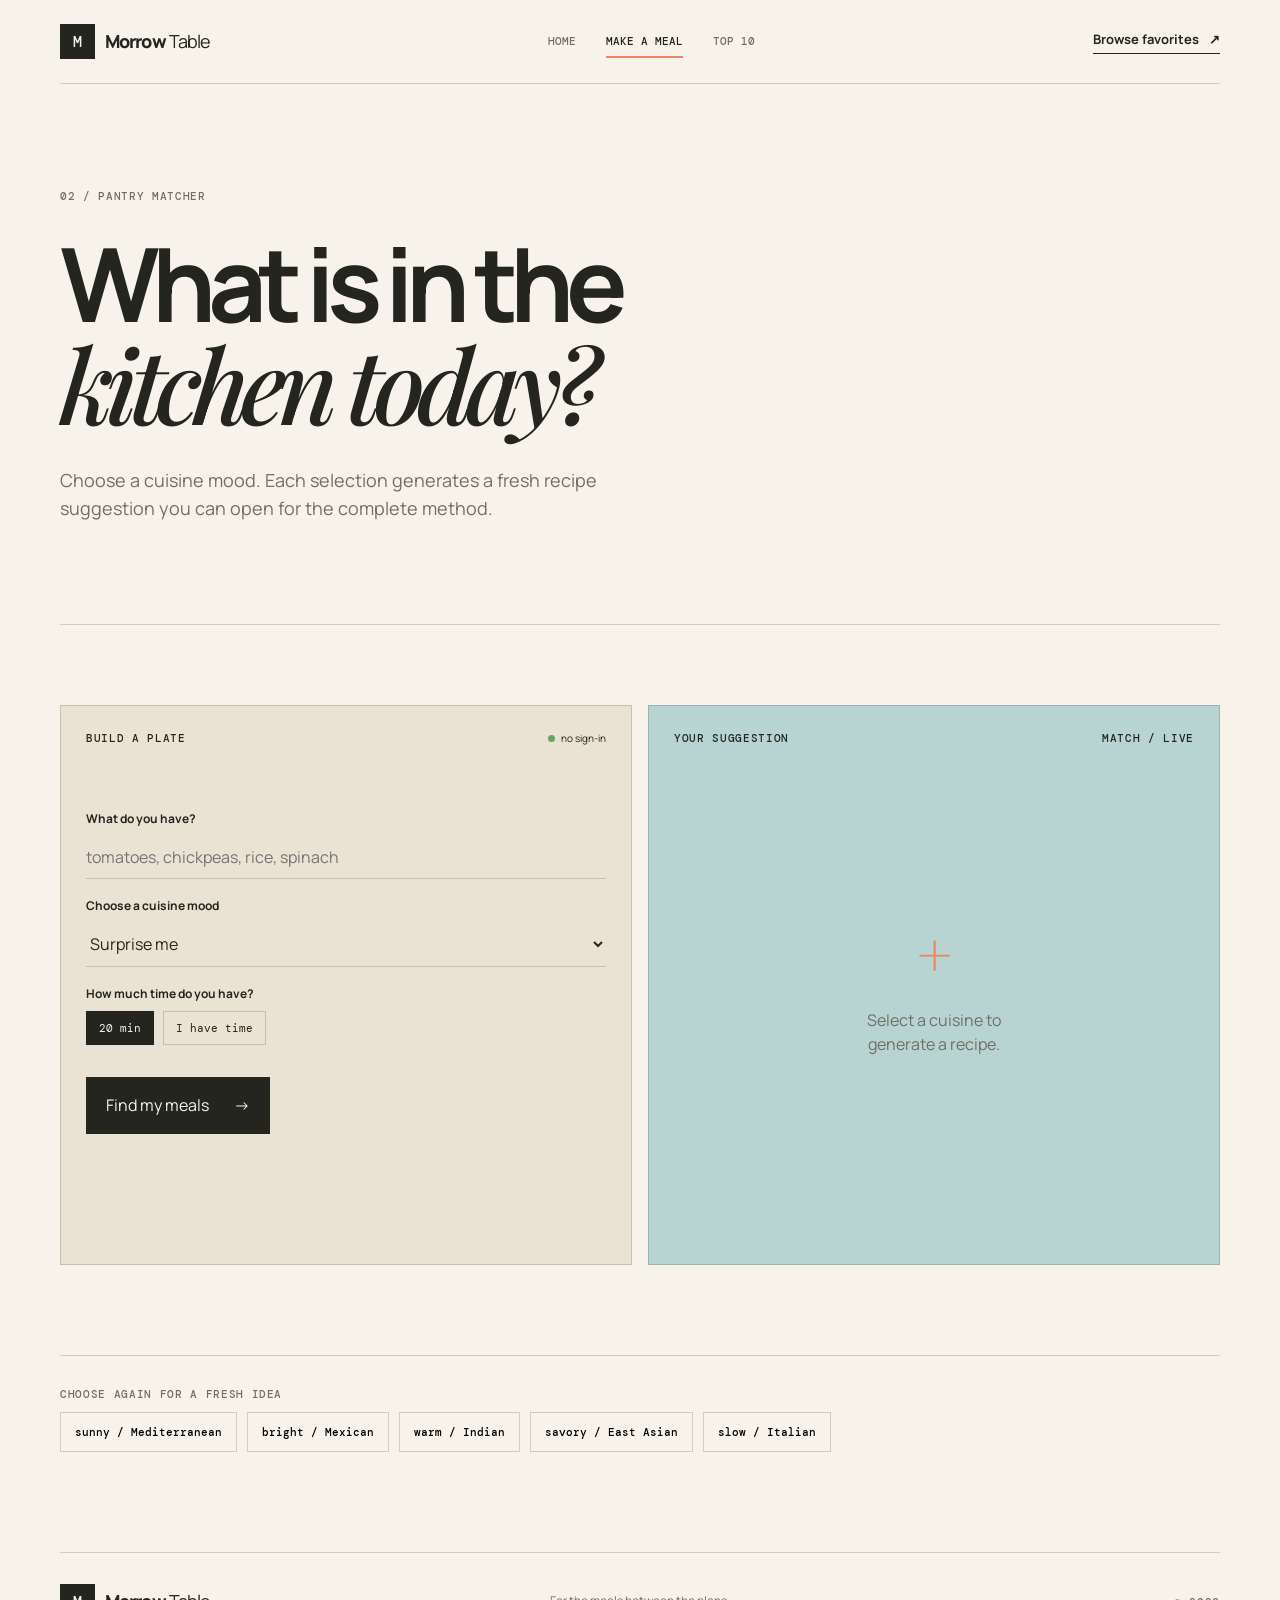
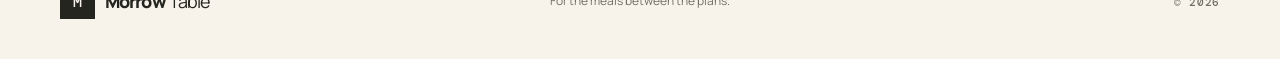
==== Project1_Website_with_AI/learn.html @ 7af0c2fe "Adding project" ====
<!doctype html>
<html lang="en"><head><meta charset="utf-8"><meta name="viewport" content="width=device-width, initial-scale=1"><meta name="description" content="Find meal ideas based on ingredients, cuisine, time, and appetite."><title>Make a meal / Morrow Table</title><link rel="preconnect" href="https://fonts.googleapis.com"><link rel="preconnect" href="https://fonts.gstatic.com" crossorigin><link href="https://fonts.googleapis.com/css2?family=DM+Mono:wght@400;500&family=Manrope:wght@400;600;700;800&family=Playfair+Display:ital,wght@0,500;0,600;1,500&display=swap" rel="stylesheet"><link rel="stylesheet" href="styles.css"></head>
<body><header class="site-header shell"><a class="brand" href="index.html"><span class="brand-mark">M</span><span>Morrow <b>Table</b></span></a><nav class="site-nav"><a href="index.html">Home</a><a class="active" href="learn.html">Make a meal</a><a href="studio.html">Top 10</a></nav><a class="header-cta" href="studio.html">Browse favorites <span>&#8599;</span></a></header><main><section class="page-intro shell"><p class="eyebrow">02 / Pantry matcher</p><h1>What is in the<br><em>kitchen today?</em></h1><p class="page-lede">Choose a cuisine mood. Each selection generates a fresh recipe suggestion you can open for the complete method.</p></section><section class="matcher-layout shell"><div class="matcher-panel"><div class="panel-top"><span class="mono">BUILD A PLATE</span><span class="status-dot">no sign-in</span></div><form id="meal-form"><label for="ingredients">What do you have?</label><input id="ingredients" name="ingredients" type="text" placeholder="tomatoes, chickpeas, rice, spinach"><label for="cuisine">Choose a cuisine mood</label><select id="cuisine" name="cuisine"><option value="any">Surprise me</option><option value="mediterranean">Mediterranean</option><option value="mexican">Mexican</option><option value="indian">Indian</option><option value="east-asian">East Asian</option><option value="italian">Italian</option></select><label for="time">How much time do you have?</label><div class="time-options"><label><input type="radio" name="time" value="quick" checked><span>20 min</span></label><label><input type="radio" name="time" value="slow"><span>I have time</span></label></div><button class="button button-dark" type="submit">Find my meals <span>&#8594;</span></button></form></div><div class="matcher-output" aria-live="polite"><div class="panel-top"><span class="mono">YOUR SUGGESTION</span><span class="mono">MATCH / LIVE</span></div><div id="meal-output" class="empty-output"><span class="output-glyph">+</span><p>Select a cuisine to<br>generate a recipe.</p></div></div></section><section class="cuisine-strip shell"><p class="eyebrow">Choose again for a fresh idea</p><div class="cuisine-list"><button data-cuisine="mediterranean">sunny / Mediterranean</button><button data-cuisine="mexican">bright / Mexican</button><button data-cuisine="indian">warm / Indian</button><button data-cuisine="east-asian">savory / East Asian</button><button data-cuisine="italian">slow / Italian</button></div></section><section class="recipe-modal" id="recipe-modal" hidden><div class="modal-backdrop" data-close-recipe></div><div class="recipe-dialog" role="dialog" aria-modal="true" aria-labelledby="recipe-modal-title"><button class="modal-close" type="button" data-close-recipe aria-label="Close recipe">&#10005;</button><span class="eyebrow" id="recipe-modal-meta">Recipe</span><h2 id="recipe-modal-title">Recipe title</h2><div class="recipe-times"><span><b id="recipe-prep">0 min</b> prep</span><span><b id="recipe-cook">0 min</b> cook</span><span><b id="recipe-total">0 min</b> total</span></div><div class="modal-columns"><div><h3>Ingredients</h3><ul id="recipe-ingredients"></ul></div><div><h3>How to make it</h3><ol id="recipe-steps"></ol></div></div></div></section></main><footer class="site-footer shell"><div class="brand"><span class="brand-mark">M</span><span>Morrow <b>Table</b></span></div><p>For the meals between the plans.</p><span class="mono">&#169; 2026</span></footer><script src="script.js"></script></body></html>
---- Project1_Website_with_AI/styles.css ----
:root{--ink:#25251f;--paper:#f7f3eb;--cream:#eae2d3;--yellow:#f3cf69;--orange:#ef845d;--green:#9db9a1;--blue:#b7d4d2;--muted:#716f65;--line:rgba(37,37,31,.18);--sans:'Manrope',sans-serif;--serif:'Playfair Display',Georgia,serif;--mono:'DM Mono',monospace}*{box-sizing:border-box}html{scroll-behavior:smooth}body{margin:0;background:var(--paper);color:var(--ink);font-family:var(--sans);line-height:1.55}body.modal-open{overflow:hidden}a{color:inherit;text-decoration:none}button{font:inherit}.shell{width:min(1160px,calc(100% - 64px));margin-inline:auto}.site-header{height:84px;display:flex;align-items:center;justify-content:space-between;border-bottom:1px solid var(--line)}.brand{display:flex;align-items:center;gap:10px;font-size:18px;font-weight:800;letter-spacing:-.05em}.brand b{font-weight:400}.brand-mark{display:grid;place-items:center;width:35px;height:35px;background:var(--ink);color:var(--paper);font:500 15px var(--mono)}.site-nav{display:flex;gap:30px;font:500 11px var(--mono);text-transform:uppercase}.site-nav a{padding:8px 0;color:var(--muted);border-bottom:2px solid transparent}.site-nav a:hover,.site-nav .active{color:var(--ink);border-color:var(--orange)}.header-cta,.text-link{font-size:13px;font-weight:700}.header-cta{border-bottom:1px solid var(--ink);padding-bottom:3px}.header-cta span,.text-link span,.button span{margin-left:7px}.eyebrow,.mono{font:500 11px var(--mono);letter-spacing:.06em;text-transform:uppercase}.eyebrow{display:flex;align-items:center;gap:12px;color:var(--muted)}.eyebrow-dot{width:7px;height:7px;border-radius:50%;background:var(--orange)}.rule{width:42px;height:1px;background:var(--orange);display:inline-block}.hero{min-height:620px;display:grid;grid-template-columns:1fr 1fr;gap:70px;align-items:center;padding:75px 0 85px}.hero h1,.page-intro h1{font-size:clamp(56px,7vw,94px);line-height:.98;letter-spacing:-.08em;margin:30px 0}.hero h1 em,.page-intro h1 em,.matcher-note h2 em{font-family:var(--serif);font-weight:500}.hero-lede{max-width:410px;color:var(--muted);font-size:18px}.hero-actions{display:flex;align-items:center;gap:26px;margin-top:35px}.button{border:0;display:inline-flex;align-items:center;gap:18px;padding:16px 20px;cursor:pointer}.button-dark{background:var(--ink);color:var(--paper)}.hero-photo{position:relative;min-height:430px;overflow:hidden}.hero-photo img{width:100%;height:430px;object-fit:cover}.photo-label{position:absolute;top:22px;left:24px;color:#fff;font:500 11px var(--mono)}.photo-stamp{position:absolute;right:25px;bottom:25px;display:grid;place-content:center;width:110px;height:110px;border-radius:50%;background:var(--yellow);font:600 17px var(--serif);line-height:1.05;text-align:center;transform:rotate(-9deg)}.ticker{background:var(--orange);overflow:hidden;padding:14px 0}.ticker-inner{width:max-content;display:flex;gap:30px;align-items:center;font:500 12px var(--mono);text-transform:uppercase}.ticker i{width:5px;height:5px;background:var(--ink);border-radius:50%}.intro{display:grid;grid-template-columns:1fr 2fr;gap:60px;padding:130px 0}.intro h2,.section-heading h2{font-size:clamp(40px,5vw,66px);line-height:1;letter-spacing:-.07em;margin:0 0 26px}.intro h2 span{font-family:var(--serif);font-weight:500}.intro-copy{max-width:580px}.intro-copy p{font-size:20px;color:var(--muted);max-width:510px}.home-result-band{background:var(--blue);padding:65px 0}.home-recipe{max-width:620px;margin-top:25px}.home-recipe h2,.meal-result h2{font:500 clamp(34px,5vw,62px) var(--serif);line-height:1;margin:12px 0}.home-recipe p{color:var(--muted)}.recipe-result-button{border:0;border-bottom:1px solid var(--ink);background:transparent;padding:0 0 5px;cursor:pointer;font-weight:700}.recipe-result-button:hover{color:var(--orange);border-color:var(--orange)}.services{padding:125px 0 0}.section-heading{margin-bottom:34px}.service-grid{display:grid;grid-template-columns:repeat(3,1fr);gap:14px;padding-bottom:130px}.service-card{min-height:250px;padding:24px;display:flex;flex-direction:column;justify-content:space-between}.service-yellow{background:var(--yellow)}.service-paper{background:var(--cream)}.service-green{background:var(--green)}.service-card h3{font-size:25px;letter-spacing:-.05em;margin:0 0 10px}.service-card p{font-size:14px;color:rgba(37,37,31,.72)}.site-footer{border-top:1px solid var(--line);padding:27px 0 36px;display:grid;grid-template-columns:1fr 1fr 1fr;align-items:center}.site-footer p{text-align:center;color:var(--muted);font-size:12px}.site-footer .mono{text-align:right;color:var(--muted)}.page-intro{padding:94px 0 84px;border-bottom:1px solid var(--line)}.page-intro h1{font-size:clamp(54px,8vw,105px);max-width:850px}.page-lede{max-width:570px;color:var(--muted);font-size:18px}.matcher-layout{display:grid;grid-template-columns:1fr 1fr;gap:16px;padding:80px 0 90px}.matcher-panel,.matcher-output{border:1px solid var(--line);min-height:560px;padding:25px}.matcher-panel{background:var(--cream)}.matcher-output{background:var(--blue);display:flex;flex-direction:column}.panel-top{display:flex;justify-content:space-between;font-size:10px}.status-dot:before{content:'';display:inline-block;width:7px;height:7px;background:#5eaa6b;border-radius:50%;margin-right:6px}form{display:flex;flex-direction:column;margin-top:45px}label{font-size:12px;font-weight:700;margin:18px 0 7px}input,select{border:0;border-bottom:1px solid var(--line);background:transparent;padding:10px 0;font:16px var(--sans);outline:0}select{color:var(--ink)}.time-options{display:flex;gap:9px}.time-options label{margin:0}.time-options input{position:absolute;opacity:0}.time-options span{display:block;padding:9px 12px;border:1px solid var(--line);font:11px var(--mono);cursor:pointer}.time-options input:checked+span{background:var(--ink);color:var(--paper)}form .button{align-self:flex-start;margin-top:32px}.empty-output{flex:1;display:grid;place-content:center;text-align:center}.output-glyph{font:400 60px var(--serif);color:var(--orange)}.empty-output p{color:var(--muted)}.meal-result{display:block;margin:auto 0;padding:28px}.recipe-tag{font:500 10px var(--mono);text-transform:uppercase;border-bottom:1px solid var(--ink);padding-bottom:5px}.result-yellow{background:var(--yellow)}.result-blue{background:var(--blue)}.cuisine-strip{padding:20px 0 100px;border-top:1px solid var(--line)}.cuisine-list{display:flex;gap:10px;flex-wrap:wrap}.cuisine-list button{border:1px solid var(--line);background:transparent;padding:12px 14px;cursor:pointer;font:500 11px var(--mono)}.cuisine-list button:hover{background:var(--yellow)}.roundup-meta{display:flex;justify-content:space-between;gap:80px;padding:24px 0;border-bottom:1px solid var(--line)}.roundup-meta p{margin:0;color:var(--muted);max-width:550px;font-size:14px}.top-list{display:grid;grid-template-columns:repeat(2,1fr);gap:12px;padding:60px 0 130px}.top-recipe{display:grid;grid-template-columns:45px 1fr auto;gap:14px;align-items:center;text-align:left;border:0;background:var(--cream);padding:22px;cursor:pointer;color:var(--ink)}.top-recipe:hover{background:var(--yellow)}.top-recipe span{font:500 13px var(--mono)}.top-recipe strong{font-size:20px}.top-recipe small{grid-column:2;color:var(--muted);font:500 10px var(--mono);text-transform:uppercase}.top-recipe b{grid-column:3;grid-row:1/3;font-size:20px}.recipe-modal{position:fixed;inset:0;z-index:5;display:grid;place-items:center;padding:24px}.recipe-modal[hidden]{display:none}.modal-backdrop{position:absolute;inset:0;background:rgba(37,37,31,.68);backdrop-filter:blur(5px)}.recipe-dialog{position:relative;z-index:1;width:min(900px,100%);max-height:90vh;overflow:auto;background:var(--paper);padding:38px}.modal-close{position:absolute;top:18px;right:18px;border:1px solid var(--line);background:transparent;width:34px;height:34px;cursor:pointer}.recipe-dialog h2{font:500 clamp(38px,6vw,66px) var(--serif);line-height:1;margin:18px 0}.recipe-times{display:flex;gap:26px;color:var(--muted);font:500 11px var(--mono);text-transform:uppercase;border-bottom:1px solid var(--line);padding-bottom:25px}.recipe-times b{color:var(--ink)}.modal-columns{display:grid;grid-template-columns:.8fr 1.2fr;gap:50px;padding-top:28px}.modal-columns h3{font-size:15px}.modal-columns li{margin-bottom:10px;color:var(--muted);font-size:14px}.modal-columns ol li{color:var(--ink)}@media(max-width:760px){.shell{width:calc(100% - 36px)}.site-header{height:72px}.site-nav{gap:12px;font-size:10px}.header-cta{display:none}.hero{display:block;padding:60px 0 70px}.hero h1{font-size:64px}.hero-photo,.hero-photo img{min-height:330px;height:330px;margin-top:44px}.intro{display:block;padding:85px 0}.intro-copy{margin-top:35px}.service-grid,.matcher-layout,.top-list{grid-template-columns:1fr}.service-grid{padding-bottom:85px}.page-intro{padding:65px 0}.page-intro h1{font-size:61px}.matcher-layout{padding:60px 0 70px}.matcher-panel,.matcher-output{min-height:500px}.roundup-meta{display:block}.roundup-meta p{margin-top:18px}.modal-columns{display:block}.modal-columns>div+div{border-top:1px solid var(--line);margin-top:25px;padding-top:20px}.site-footer{grid-template-columns:1fr 1fr}.site-footer p{display:none}.site-footer .mono{text-align:right}}
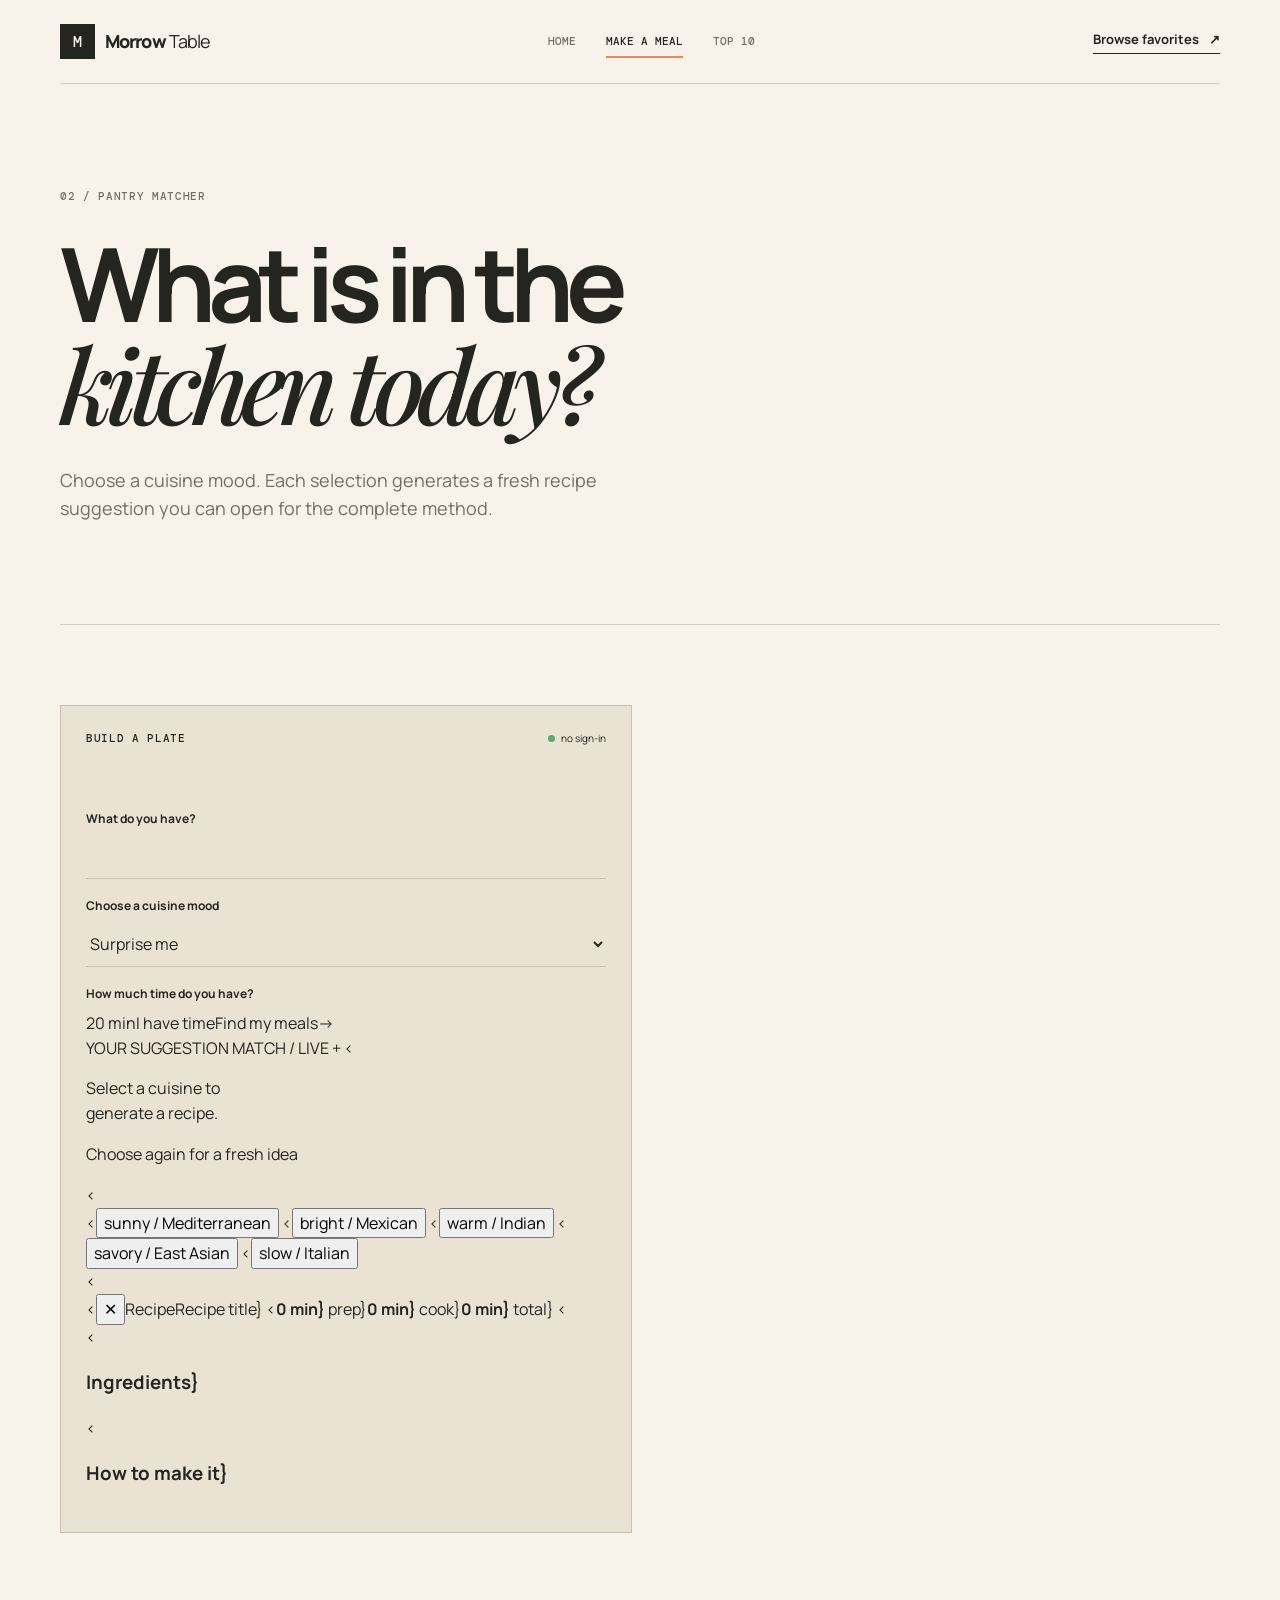
==== commit 17960798: "Adding better recipe card functionality" ====
--- a/Project1_Website_with_AI/learn.html
+++ b/Project1_Website_with_AI/learn.html
@@ -1,3 +1,118 @@
 <!doctype html>
-<html lang="en"><head><meta charset="utf-8"><meta name="viewport" content="width=device-width, initial-scale=1"><meta name="description" content="Find meal ideas based on ingredients, cuisine, time, and appetite."><title>Make a meal / Morrow Table</title><link rel="preconnect" href="https://fonts.googleapis.com"><link rel="preconnect" href="https://fonts.gstatic.com" crossorigin><link href="https://fonts.googleapis.com/css2?family=DM+Mono:wght@400;500&family=Manrope:wght@400;600;700;800&family=Playfair+Display:ital,wght@0,500;0,600;1,500&display=swap" rel="stylesheet"><link rel="stylesheet" href="styles.css"></head>
-<body><header class="site-header shell"><a class="brand" href="index.html"><span class="brand-mark">M</span><span>Morrow <b>Table</b></span></a><nav class="site-nav"><a href="index.html">Home</a><a class="active" href="learn.html">Make a meal</a><a href="studio.html">Top 10</a></nav><a class="header-cta" href="studio.html">Browse favorites <span>&#8599;</span></a></header><main><section class="page-intro shell"><p class="eyebrow">02 / Pantry matcher</p><h1>What is in the<br><em>kitchen today?</em></h1><p class="page-lede">Choose a cuisine mood. Each selection generates a fresh recipe suggestion you can open for the complete method.</p></section><section class="matcher-layout shell"><div class="matcher-panel"><div class="panel-top"><span class="mono">BUILD A PLATE</span><span class="status-dot">no sign-in</span></div><form id="meal-form"><label for="ingredients">What do you have?</label><input id="ingredients" name="ingredients" type="text" placeholder="tomatoes, chickpeas, rice, spinach"><label for="cuisine">Choose a cuisine mood</label><select id="cuisine" name="cuisine"><option value="any">Surprise me</option><option value="mediterranean">Mediterranean</option><option value="mexican">Mexican</option><option value="indian">Indian</option><option value="east-asian">East Asian</option><option value="italian">Italian</option></select><label for="time">How much time do you have?</label><div class="time-options"><label><input type="radio" name="time" value="quick" checked><span>20 min</span></label><label><input type="radio" name="time" value="slow"><span>I have time</span></label></div><button class="button button-dark" type="submit">Find my meals <span>&#8594;</span></button></form></div><div class="matcher-output" aria-live="polite"><div class="panel-top"><span class="mono">YOUR SUGGESTION</span><span class="mono">MATCH / LIVE</span></div><div id="meal-output" class="empty-output"><span class="output-glyph">+</span><p>Select a cuisine to<br>generate a recipe.</p></div></div></section><section class="cuisine-strip shell"><p class="eyebrow">Choose again for a fresh idea</p><div class="cuisine-list"><button data-cuisine="mediterranean">sunny / Mediterranean</button><button data-cuisine="mexican">bright / Mexican</button><button data-cuisine="indian">warm / Indian</button><button data-cuisine="east-asian">savory / East Asian</button><button data-cuisine="italian">slow / Italian</button></div></section><section class="recipe-modal" id="recipe-modal" hidden><div class="modal-backdrop" data-close-recipe></div><div class="recipe-dialog" role="dialog" aria-modal="true" aria-labelledby="recipe-modal-title"><button class="modal-close" type="button" data-close-recipe aria-label="Close recipe">&#10005;</button><span class="eyebrow" id="recipe-modal-meta">Recipe</span><h2 id="recipe-modal-title">Recipe title</h2><div class="recipe-times"><span><b id="recipe-prep">0 min</b> prep</span><span><b id="recipe-cook">0 min</b> cook</span><span><b id="recipe-total">0 min</b> total</span></div><div class="modal-columns"><div><h3>Ingredients</h3><ul id="recipe-ingredients"></ul></div><div><h3>How to make it</h3><ol id="recipe-steps"></ol></div></div></div></section></main><footer class="site-footer shell"><div class="brand"><span class="brand-mark">M</span><span>Morrow <b>Table</b></span></div><p>For the meals between the plans.</p><span class="mono">&#169; 2026</span></footer><script src="script.js"></script></body></html>
+<html lang="en">
+<head>
+    <meta charset="utf-8">
+    <meta name="viewport" content="width=device-width, initial-scale=1">
+    <meta name="description" content="Find meal ideas based on ingredients, cuisine, time, and appetite.">
+    <title>Make a meal / Morrow Table</title>
+    <link rel="preconnect" href="https://fonts.googleapis.com">
+    <link rel="preconnect" href="https://fonts.gstatic.com" crossorigin>
+    <link href="https://fonts.googleapis.com/css2?family=DM+Mono:wght@400;500&family=Manrope:wght@400;600;700;800&family=Playfair+Display:ital,wght@0,500;0,600;1,500&display=swap" rel="stylesheet">
+    <link rel="stylesheet" href="styles.css">
+</head>
+<body>
+    <header class="site-header shell">
+        <a class="brand" href="index.html">
+            <span class="brand-mark">M</span>
+            <span>Morrow <b>Table</b></span>
+        </a>
+        <nav class="site-nav">
+            <a href="index.html">Home</a>
+            <a class="active" href="learn.html">Make a meal</a>
+            <a href="studio.html">Top 10</a>
+        </nav>
+        <a class="header-cta" href="studio.html">Browse favorites <span>&#8599;</span></a>
+    </header>
+    <main>
+        <section class="page-intro shell">
+            <p class="eyebrow">02 / Pantry matcher</p>
+            <h1>What is in the<br><em>kitchen today?</em></h1>
+            <p class="page-lede">Choose a cuisine mood. Each selection generates a fresh recipe suggestion you can open for the complete method.</p>
+        </section>
+        <section class="matcher-layout shell">
+            <div class="matcher-panel">
+                <div class="panel-top">
+                    <span class="mono">BUILD A PLATE</span>
+                    <span class="status-dot">no sign-in</span>
+                </div>
+                <form id="meal-form">
+                    <label for("ingredients">What do you have?</label>
+                    <input id("ingredients") name("ingredients") type("text") placeholder("tomatoes, chickpeas, rice, spinach")>
+                    <label for("cuisine">Choose a cuisine mood</label>
+                    <select id("cuisine") name("cuisine")>
+                        <option value("any")>Surprise me</option>
+                        <option value("mediterranean")>Mediterranean</option>
+                        <option value("mexican")>Mexican</option>
+                        <option value("indian")>Indian</option>
+                        <option value("east-asian")>East Asian</option>
+                        <option value("italian")>Italian</option>
+                    </select>
+                    <label for("time">How much time do you have?</label>
+                    <div class("time-options")>
+                        <label)
+                            <input type("radio") name("time") value("quick") checked)
+                            <span>20 min</span)
+                        </label)
+                        <label)
+                            <input type("radio") name("time") value("slow"))
+                            <span>I have time</span)
+                        </label)
+                    </div)
+                    <button class("button button-dark") type("submit"))>Find my meals<span>&#8594;</span></button)
+                </form)
+            </div)
+            <div class("matcher-output") aria-live("polite")>
+                <div class("panel-top") >
+                    <span class("mono"))>YOUR SUGGESTION</span >
+                    <span class("mono"))>MATCH / LIVE</span >
+                </div)
+                <div id("meal-output") class("empty-output") >
+                    <span class("output-glyph"))>+</span >
+                    <<p>Select a cuisine to<br >generate a recipe.</p >
+                </div)
+            </div)
+        </section)
+        <section class("cuisine-strip shell")
+            <<p class["eyebrow"] >Choose again for a fresh idea</p >
+            <<div className["cuisine-list"] >
+                <<button data-cuisine["mediterranean"] >sunny / Mediterranean</button >
+                <<button data-cuisine["mexican"] >bright / Mexican</button >
+                <<button data-cuisine["indian"] >warm / Indian</button >
+                <<button data-cuisine["east-asian"] >savory / East Asian</button >
+                <<button data-cuisine["italian"] >slow / Italian</button >
+            </div )
+        </section )
+        <<section className["recipe-modal"] id["recipe-modal"] hidden >
+            <<div className["modal-backdrop"] data-close-recipe ></div )
+            <<div className["recipe-dialog"] role["dialog"] aria-modal["true"] aria-labelledby["recipe-modal-title"] >
+                <<button className["modal-close"] type["button"] data-close-recipe aria-label["Close recipe"] >&#10005;</button )
+                <<span className["eyebrow"] id["recipe-modal-meta"] >Recipe</span )
+                <<h2 id["recipe-modal-title"] >Recipe title}</h2 )
+                <<div className["recipe-times"] >
+                    <<span ><b id["recipe-prep"] >0 min}</b> prep}</span )
+                    <<span ><b id["recipe-cook"] >0 min}</b> cook}</span )
+                    <<span ><b id["recipe-total"] >0 min}</b> total}</span )
+                </div )
+                <<div className["modal-columns"] >
+                    <<div >
+                        <<h3 >Ingredients}</h3 )
+                        <<ul id["recipe-ingredients"] ></ul )
+                    </div )
+                    <<div >
+                        <<h3 >How to make it}</h3 )
+                        <<ol id["recipe-steps"] ></ol )
+                    </div )
+                </div )
+            </div )
+        </section )
+    </main )
+    <-footer className['site-footer'] shell ]
+        <-div className['brand'] ]
+            <-span className['brand-mark'] ]M]</ span ]
+            <- span ]Morrow <- b ]Table]</ b ]]</ span ]
+        ]]
+        <- p ]For the meals between the plans.] p ]
+        <- span ]© 2026]</ span ]
+    ]]
+    <-script src['script.js'] ></script ]
+]
